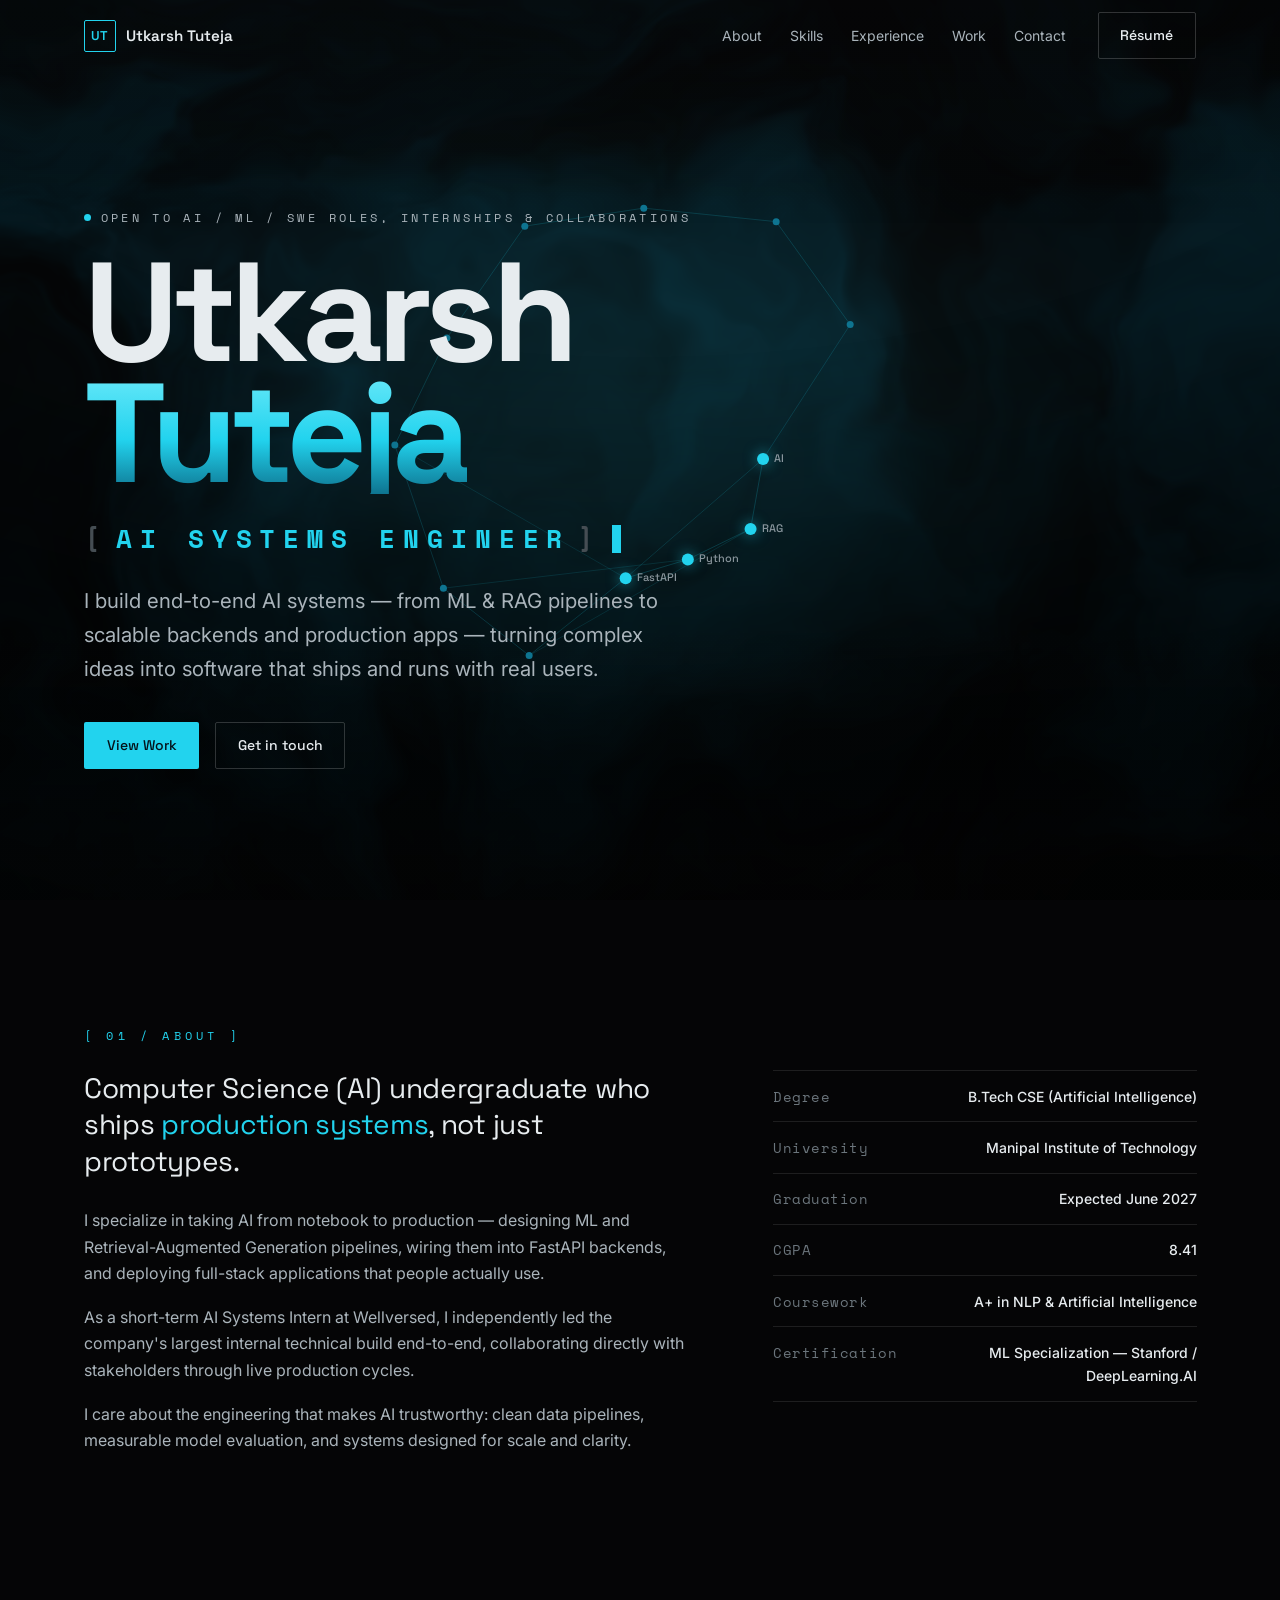
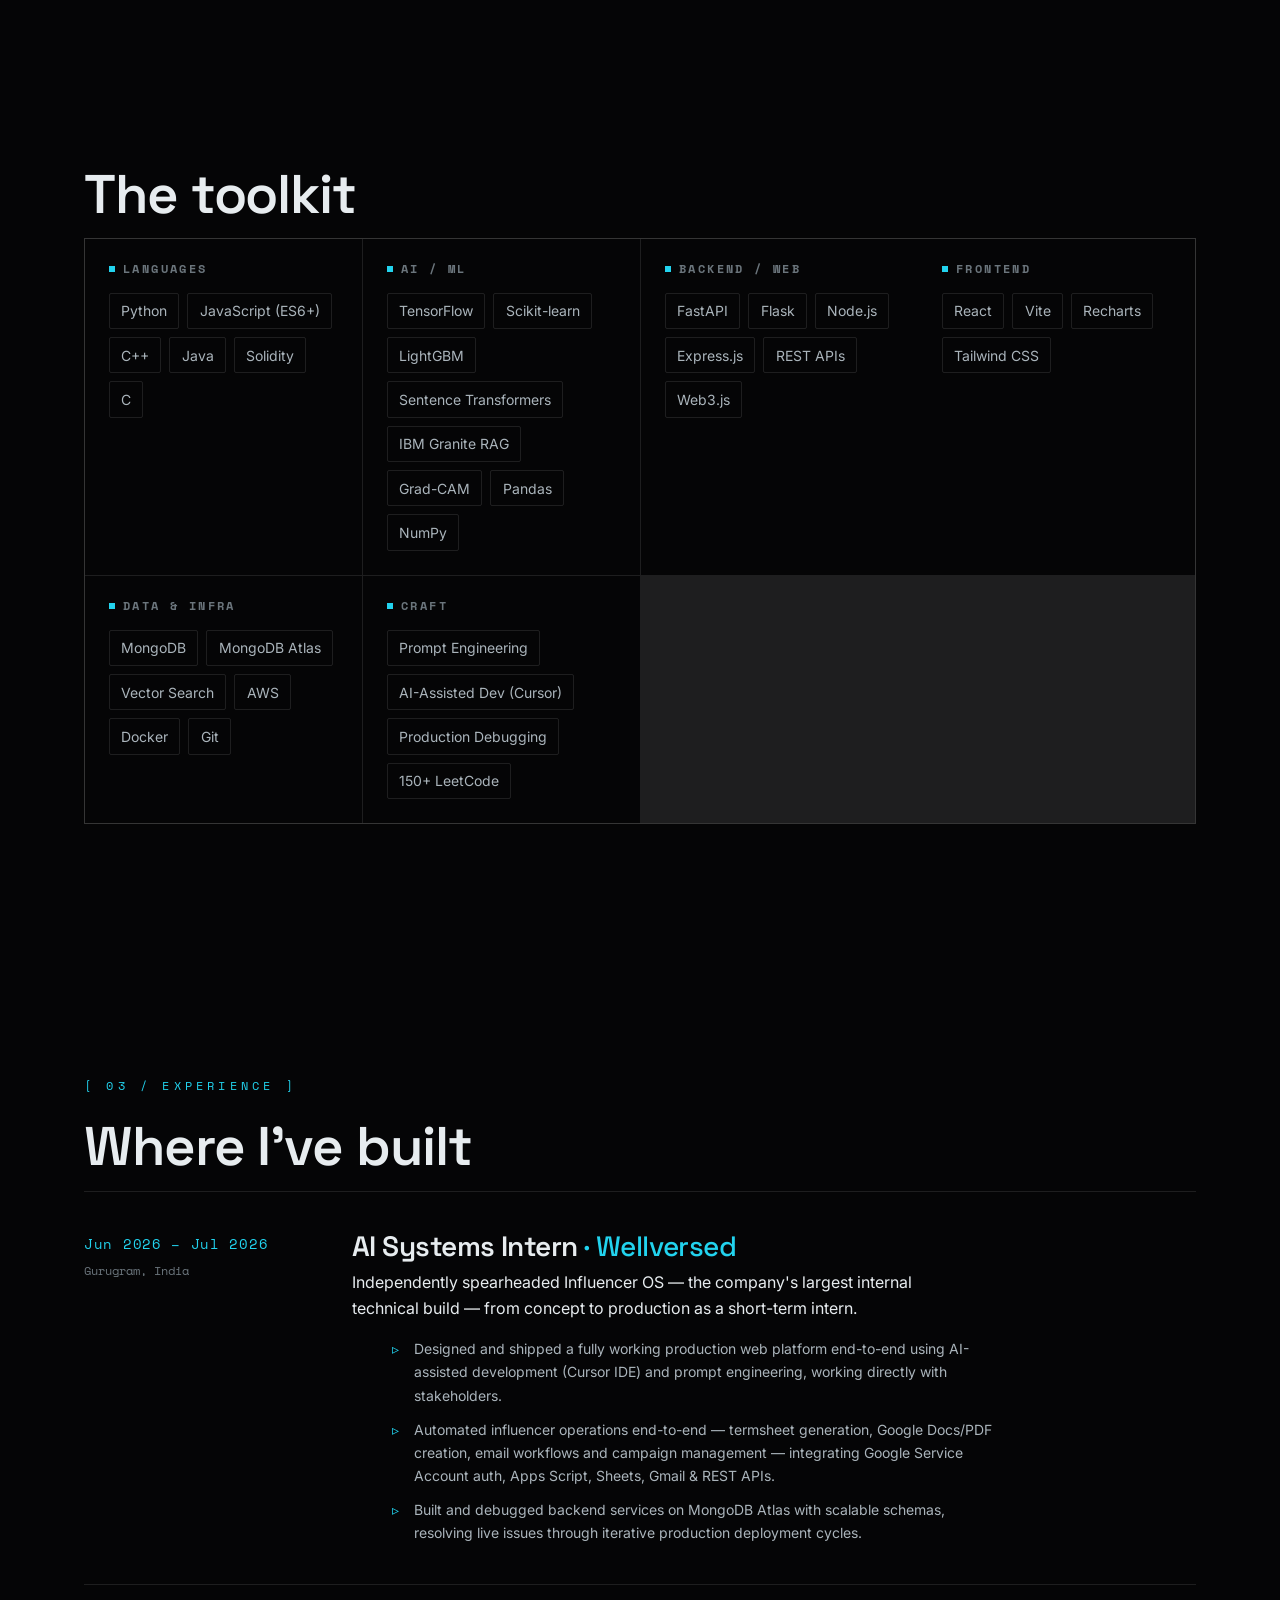
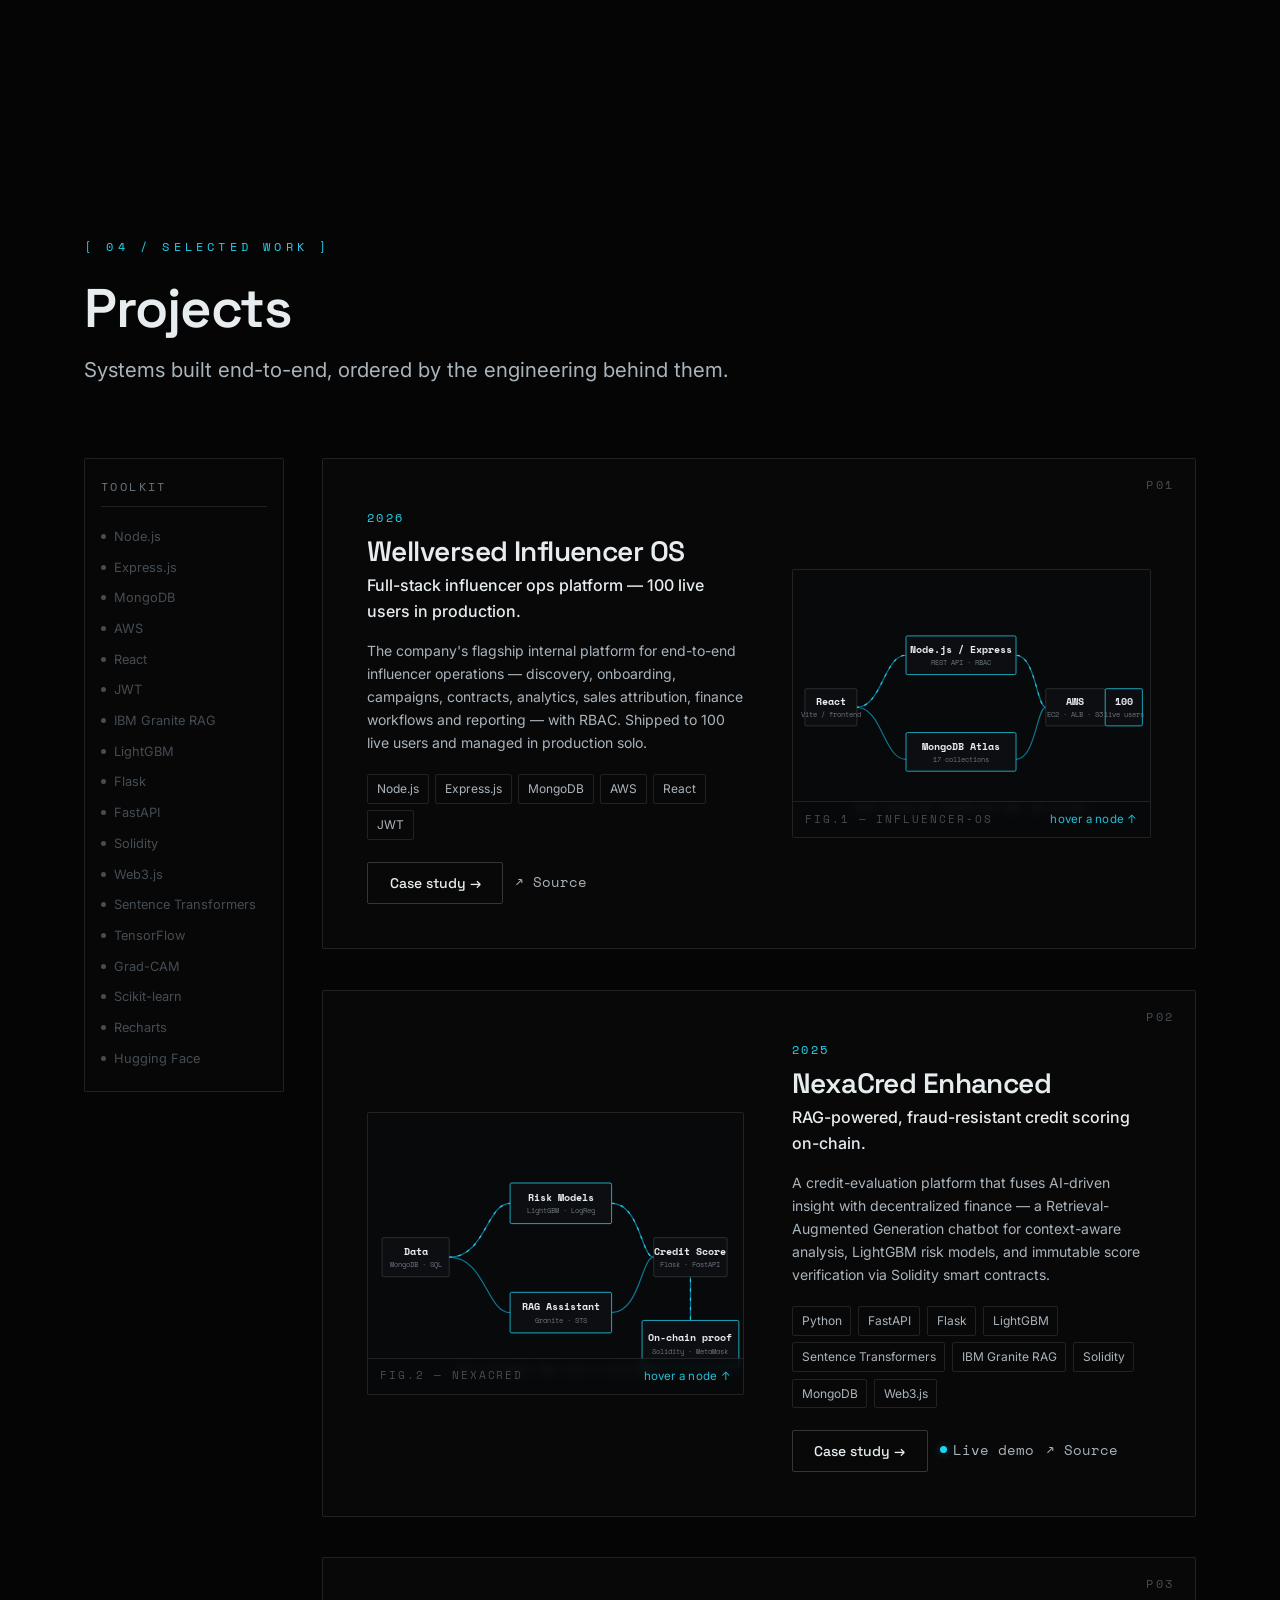
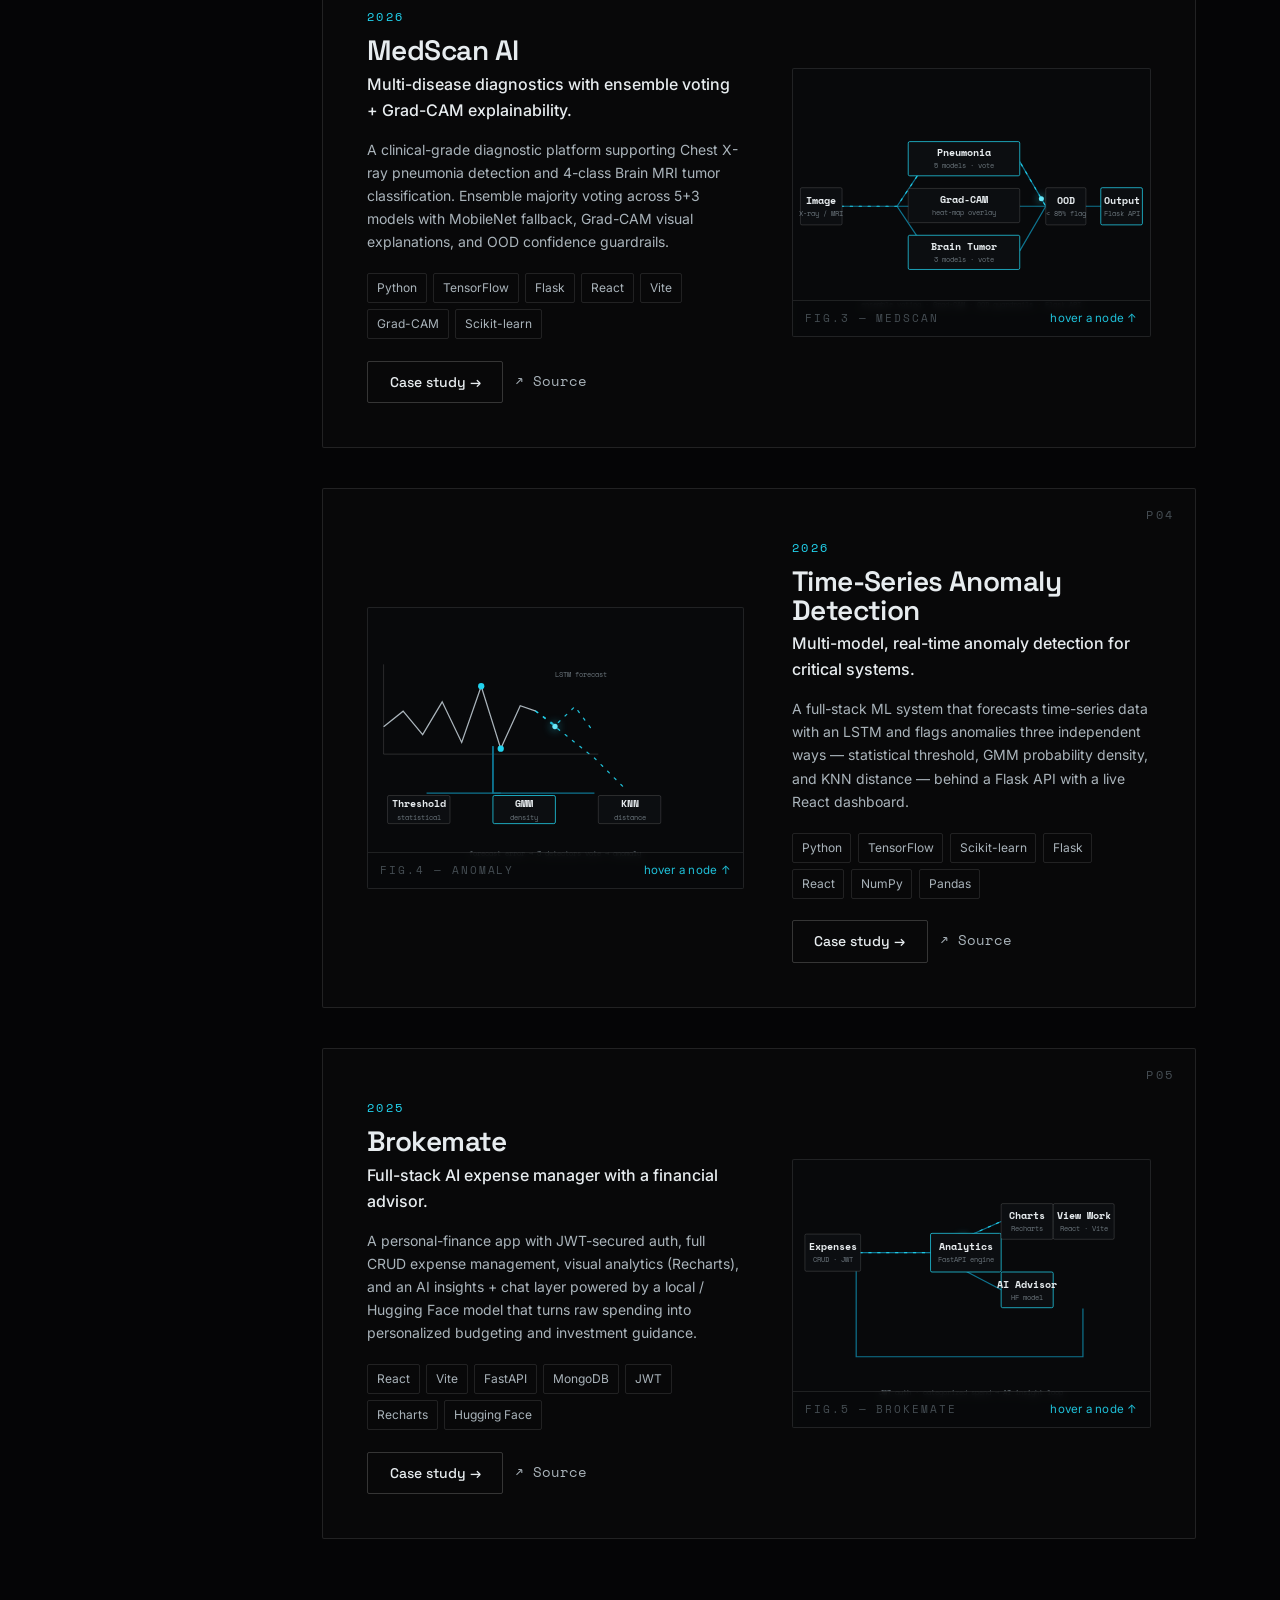
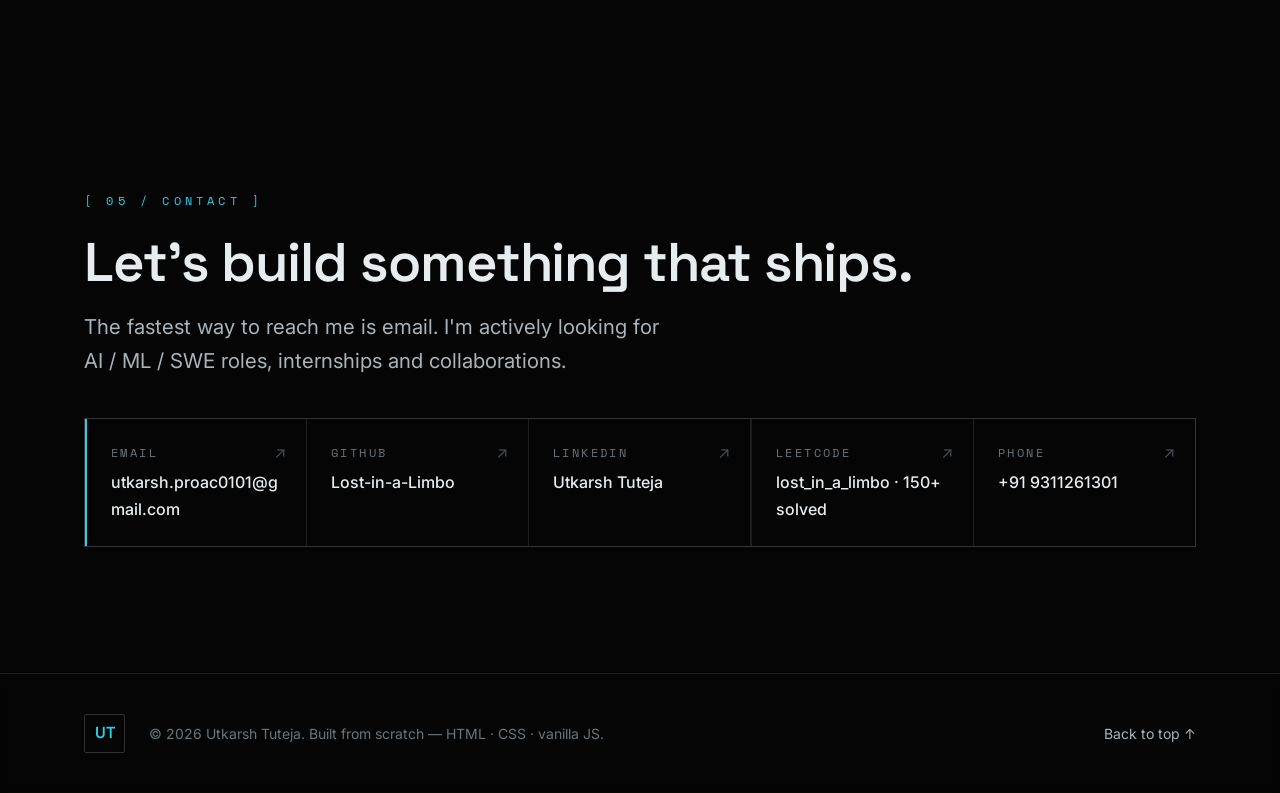
==== index.html @ 1e29f2cb "v2: animated diagrams (5 projects), sticky skill rail, hero subtitle fix, contact heading cleanup" ====
<!DOCTYPE html>
<html lang="en">
<head>
  <meta charset="UTF-8" />
  <meta name="viewport" content="width=device-width, initial-scale=1.0" />

  <title>Utkarsh Tuteja — AI Systems Engineer</title>
  <meta name="description" content="AI Systems Engineer & Full-Stack Developer building production-ready AI — RAG pipelines, ML systems and scalable backends." />
  <meta name="author" content="Utkarsh Tuteja" />
  <meta name="theme-color" content="#050506" />

  <!-- Open Graph -->
  <meta property="og:type" content="website" />
  <meta property="og:title" content="Utkarsh Tuteja — AI Systems Engineer" />
  <meta property="og:description" content="Building production-ready AI: RAG pipelines, ML systems and scalable backends." />
  <meta property="og:url" content="https://lost-in-a-limbo.github.io/" />
  <meta property="og:image" content="assets/og-image.svg" />

  <!-- Twitter -->
  <meta name="twitter:card" content="summary_large_image" />
  <meta name="twitter:title" content="Utkarsh Tuteja — AI Systems Engineer" />
  <meta name="twitter:description" content="Building production-ready AI: RAG pipelines, ML systems and scalable backends." />
  <meta name="twitter:image" content="assets/og-image.svg" />

  <link rel="icon" type="image/svg+xml" href="assets/favicon.svg" />

  <!-- Fonts: Space Grotesk (display) + Inter (body) -->
  <link rel="preconnect" href="https://fonts.googleapis.com" />
  <link rel="preconnect" href="https://fonts.gstatic.com" crossorigin />
  <link href="https://fonts.googleapis.com/css2?family=Space+Grotesk:wght@400;500;600;700&family=Inter:wght@400;500;600&family=Space+Mono:wght@400;700&display=swap" rel="stylesheet" />

  <link rel="stylesheet" href="css/variables.css" />
  <link rel="stylesheet" href="css/base.css" />
  <link rel="stylesheet" href="css/layout.css" />
  <link rel="stylesheet" href="css/components.css" />
  <link rel="stylesheet" href="css/responsive.css" />
</head>
<body>
  <!-- Morphing WebGL shader-mesh background -->
  <canvas id="bg-canvas" aria-hidden="true"></canvas>

  <a class="skip-link" href="#main">Skip to content</a>

  <!-- Navigation -->
  <header class="nav" id="nav">
    <div class="nav__inner">
      <a class="nav__brand" href="#top" aria-label="Home">
        <span class="nav__monogram" aria-hidden="true">UT</span>
        <span class="nav__name">Utkarsh Tuteja</span>
      </a>
      <nav class="nav__links" aria-label="Primary">
        <a href="#about">About</a>
        <a href="#skills">Skills</a>
        <a href="#experience">Experience</a>
        <a href="#work">Work</a>
        <a href="#contact">Contact</a>
      </nav>
      <a class="nav__cta btn btn--ghost" href="assets/Utkarsh_Tuteja_resume.pdf" target="_blank" rel="noopener">Résumé</a>
      <button class="nav__toggle" id="nav-toggle" aria-label="Toggle menu" aria-expanded="false">
        <span></span><span></span>
      </button>
    </div>
    <div class="nav__progress" id="nav-progress" aria-hidden="true"></div>
  </header>

  <main id="main">
    <span id="top"></span>

    <!-- HERO -->
    <section class="hero" id="hero">
      <canvas id="hero-graph" aria-hidden="true"></canvas>
      <div class="hero__content">
        <p class="hero__eyebrow reveal" data-reveal>
          <span class="dot" aria-hidden="true"></span>
          <span id="hero-availability">Open to AI / ML / SWE roles</span>
        </p>
        <h1 class="hero__title">
          <span class="reveal-line"><span data-reveal-text>Utkarsh</span></span>
          <span class="reveal-line"><span data-reveal-text class="hero__accent">Tuteja</span></span>
        </h1>
        <p class="hero__subtitle reveal" data-reveal>
          <span class="brk" aria-hidden="true">[</span>
          <span id="hero-subtitle"></span>
          <span class="brk" aria-hidden="true">]</span>
          <span class="caret" aria-hidden="true"></span>
        </p>
        <p class="hero__positioning reveal" data-reveal id="hero-positioning"></p>
        <div class="hero__actions reveal" data-reveal>
          <a class="btn btn--solid" href="#work">View Work</a>
          <a class="btn btn--ghost" href="#contact">Get in touch</a>
        </div>
      </div>
      <a class="hero__scroll reveal" data-reveal href="#about" aria-label="Scroll to about">
        <span>scroll</span>
        <span class="hero__scroll-line" aria-hidden="true"></span>
      </a>
    </section>

    <!-- ABOUT -->
    <section class="section" id="about">
      <div class="section__label" data-reveal>[ 01 / about ]</div>
      <div class="about" id="about-body"></div>
    </section>

    <!-- SKILLS -->
    <section class="section" id="skills">
      <div class="section__label" data-reveal>[ 02 / skills ]</div>
      <h2 class="section__title" data-reveal>The toolkit</h2>
      <div class="skills" id="skills-body"></div>
    </section>

    <!-- EXPERIENCE -->
    <section class="section" id="experience">
      <div class="section__label" data-reveal>[ 03 / experience ]</div>
      <h2 class="section__title" data-reveal>Where I've built</h2>
      <div class="experience" id="experience-body"></div>
    </section>

    <!-- WORK / PROJECTS -->
    <section class="section" id="work">
      <div class="section__label" data-reveal>[ 04 / selected work ]</div>
      <h2 class="section__title" data-reveal>Projects</h2>
      <p class="section__intro" data-reveal>Systems built end-to-end, ordered by the engineering behind them.</p>
      <div class="projects" id="projects-body"></div>
    </section>

    <!-- CONTACT -->
    <section class="section section--contact" id="contact">
      <div class="section__label" data-reveal>[ 05 / contact ]</div>
      <h2 class="contact__title" data-reveal>Let's build something that ships.</h2>
      <p class="contact__lead" data-reveal id="contact-lead"></p>
      <div class="contact__grid" id="contact-body"></div>
    </section>
  </main>

  <footer class="footer">
    <div class="footer__inner">
      <span class="footer__mono">UT</span>
      <p id="footer-note"></p>
      <a href="#top" class="footer__top">Back to top ↑</a>
    </div>
  </footer>

  <!-- Project modal -->
  <div class="modal" id="modal" aria-hidden="true" role="dialog" aria-modal="true" aria-labelledby="modal-title">
    <div class="modal__backdrop" data-modal-close></div>
    <div class="modal__panel" role="document">
      <button class="modal__close" aria-label="Close" data-modal-close>&times;</button>
      <div class="modal__content" id="modal-content"></div>
    </div>
  </div>

  <script type="module" src="js/main.js"></script>
</body>
</html>
---- css/variables.css ----
/* ============================================================
   variables.css — design tokens (true-black + ice-cyan system)
   ============================================================ */
:root {
  /* --- Palette: cold, true black --- */
  --bg: #050506;
  --bg-1: #08090b;
  --bg-2: #0c0e11;
  --surface: rgba(255, 255, 255, 0.014);
  --surface-2: rgba(255, 255, 255, 0.03);
  --hairline: rgba(255, 255, 255, 0.10);
  --hairline-strong: rgba(255, 255, 255, 0.18);

  /* --- Accent: ice-cyan --- */
  --accent: #22d3ee;
  --accent-bright: #67e8f9;
  --accent-dim: #0e7490;
  --accent-glow: rgba(34, 211, 238, 0.35);
  --accent-faint: rgba(34, 211, 238, 0.08);

  /* --- Text --- */
  --text: #e7ecef;
  --text-soft: #aab4bb;
  --text-mute: #6b757c;
  --text-faint: #454d53;

  /* --- Type --- */
  --font-display: "Space Grotesk", system-ui, sans-serif;
  --font-body: "Inter", system-ui, sans-serif;
  --font-mono: "Space Mono", ui-monospace, "SFMono-Regular", monospace;

  /* Fluid type scale */
  --fs-hero: clamp(3.2rem, 11vw, 9.5rem);
  --fs-h2: clamp(2rem, 4.5vw, 3.4rem);
  --fs-h3: clamp(1.3rem, 2.2vw, 1.75rem);
  --fs-lead: clamp(1.05rem, 1.6vw, 1.35rem);
  --fs-body: 1rem;
  --fs-sm: 0.875rem;
  --fs-xs: 0.75rem;

  /* --- Spacing --- */
  --space-section: clamp(6rem, 14vh, 11rem);
  --gutter: clamp(1.25rem, 5vw, 6rem);
  --maxw: 1240px;

  /* --- Motion: custom easing curves --- */
  --ease-out-expo: cubic-bezier(0.16, 1, 0.3, 1);
  --ease-in-out-quint: cubic-bezier(0.83, 0, 0.17, 1);
  --ease-spring: cubic-bezier(0.34, 1.56, 0.64, 1);
  --dur-fast: 0.28s;
  --dur: 0.6s;
  --dur-slow: 1.1s;

  /* --- Misc --- */
  --radius: 2px; /* sharp-edged blueprint language */
  --nav-h: 72px;
  --z-bg: 0;
  --z-content: 2;
  --z-nav: 40;
  --z-modal: 90;
}
---- css/base.css ----
/* ============================================================
   base.css — reset, typography, global primitives
   ============================================================ */
*, *::before, *::after { box-sizing: border-box; }
* { margin: 0; }

html { scroll-behavior: smooth; -webkit-text-size-adjust: 100%; }

body {
  background: var(--bg);
  color: var(--text);
  font-family: var(--font-body);
  font-size: var(--fs-body);
  line-height: 1.65;
  -webkit-font-smoothing: antialiased;
  text-rendering: optimizeLegibility;
  overflow-x: hidden;
  min-height: 100vh;
}

/* Subtle cold vignette so the shader mesh reads as depth, not flat color */
body::before {
  content: "";
  position: fixed;
  inset: 0;
  z-index: 1;
  pointer-events: none;
  background:
    radial-gradient(120% 90% at 50% -10%, transparent 55%, rgba(0, 0, 0, 0.55) 100%),
    linear-gradient(180deg, rgba(5,5,6,0.2) 0%, transparent 25%, transparent 70%, rgba(5,5,6,0.55) 100%);
}

#bg-canvas {
  position: fixed;
  inset: 0;
  width: 100%;
  height: 100%;
  z-index: var(--z-bg);
  display: block;
}

img, canvas { display: block; max-width: 100%; }

h1, h2, h3, h4 {
  font-family: var(--font-display);
  font-weight: 600;
  line-height: 1.02;
  letter-spacing: -0.02em;
}

a { color: inherit; text-decoration: none; }

::selection { background: var(--accent); color: #04121a; }

:focus-visible {
  outline: 2px solid var(--accent);
  outline-offset: 3px;
  border-radius: var(--radius);
}

.skip-link {
  position: fixed;
  top: -100px;
  left: 1rem;
  z-index: 100;
  background: var(--accent);
  color: #04121a;
  padding: 0.6rem 1rem;
  font-weight: 600;
  border-radius: var(--radius);
  transition: top var(--dur-fast) var(--ease-out-expo);
}
.skip-link:focus { top: 1rem; }

/* Scrollbar */
::-webkit-scrollbar { width: 10px; }
::-webkit-scrollbar-track { background: var(--bg); }
::-webkit-scrollbar-thumb { background: #1a1e22; border: 2px solid var(--bg); border-radius: 10px; }
::-webkit-scrollbar-thumb:hover { background: #262b30; }

/* --- Reveal system (JS toggles .is-visible) --- */
[data-reveal] {
  opacity: 0;
  transform: translateY(22px);
  transition:
    opacity var(--dur) var(--ease-out-expo),
    transform var(--dur) var(--ease-out-expo);
  transition-delay: var(--reveal-delay, 0s);
  will-change: opacity, transform;
}
[data-reveal].is-visible { opacity: 1; transform: none; }

.reveal-line { display: block; overflow: hidden; }
.reveal-line > [data-reveal-text] {
  display: inline-block;
  transform: translateY(105%);
  transition: transform var(--dur-slow) var(--ease-out-expo);
  transition-delay: var(--reveal-delay, 0s);
  will-change: transform;
}
.hero__title.is-visible .reveal-line > [data-reveal-text] { transform: none; }

@media (prefers-reduced-motion: reduce) {
  html { scroll-behavior: auto; }
  *, *::before, *::after {
    animation-duration: 0.001ms !important;
    animation-iteration-count: 1 !important;
    transition-duration: 0.001ms !important;
  }
  [data-reveal] { opacity: 1; transform: none; }
  .reveal-line > [data-reveal-text] { transform: none; }
}
---- css/layout.css ----
/* ============================================================
   layout.css — structural layout: nav, sections, hero, footer
   ============================================================ */

main { position: relative; z-index: var(--z-content); }

.section {
  position: relative;
  max-width: var(--maxw);
  margin: 0 auto;
  padding-inline: var(--gutter);
  padding-block: var(--space-section);
}

.section__label {
  font-family: var(--font-mono);
  font-size: var(--fs-xs);
  letter-spacing: 0.35em;
  text-transform: uppercase;
  color: var(--accent);
  margin-bottom: 1.5rem;
}

.section__title {
  font-size: var(--fs-h2);
  max-width: 16ch;
  margin-bottom: 1rem;
}
.section__intro {
  color: var(--text-soft);
  max-width: 52ch;
  font-size: var(--fs-lead);
  margin-bottom: clamp(2.5rem, 6vw, 4.5rem);
}

/* ---------------- NAV ---------------- */
.nav {
  position: fixed;
  top: 0; left: 0; right: 0;
  z-index: var(--z-nav);
  height: var(--nav-h);
  display: flex;
  align-items: center;
  transition: background var(--dur) var(--ease-out-expo),
              border-color var(--dur) var(--ease-out-expo),
              backdrop-filter var(--dur) var(--ease-out-expo);
  border-bottom: 1px solid transparent;
}
.nav.is-scrolled {
  background: rgba(5, 5, 6, 0.72);
  backdrop-filter: blur(14px) saturate(140%);
  -webkit-backdrop-filter: blur(14px) saturate(140%);
  border-bottom-color: var(--hairline);
}
.nav__inner {
  width: 100%;
  max-width: var(--maxw);
  margin: 0 auto;
  padding-inline: var(--gutter);
  display: flex;
  align-items: center;
  gap: 2rem;
}
.nav__brand { display: flex; align-items: center; gap: 0.65rem; font-family: var(--font-display); font-weight: 600; }
.nav__monogram {
  display: grid; place-items: center;
  width: 32px; height: 32px;
  border: 1px solid var(--accent);
  color: var(--accent);
  font-size: 0.8rem; letter-spacing: 0.05em;
  border-radius: var(--radius);
  box-shadow: 0 0 0 0 var(--accent-glow);
  transition: box-shadow var(--dur) var(--ease-out-expo), background var(--dur) var(--ease-out-expo);
}
.nav__brand:hover .nav__monogram { box-shadow: 0 0 18px -2px var(--accent-glow); background: var(--accent-faint); }
.nav__name { font-size: 0.95rem; }
.nav__links { margin-left: auto; display: flex; gap: 1.75rem; }
.nav__links a {
  font-size: var(--fs-sm);
  color: var(--text-soft);
  position: relative;
  padding: 0.25rem 0;
  transition: color var(--dur-fast) var(--ease-out-expo);
}
.nav__links a::after {
  content: ""; position: absolute; left: 0; bottom: -2px;
  width: 100%; height: 1px; background: var(--accent);
  transform: scaleX(0); transform-origin: left;
  transition: transform var(--dur) var(--ease-out-expo);
}
.nav__links a:hover, .nav__links a.is-active { color: var(--text); }
.nav__links a:hover::after, .nav__links a.is-active::after { transform: scaleX(1); }
.nav__cta { font-size: var(--fs-sm); }
.nav__toggle { display: none; }
.nav__progress {
  position: absolute; left: 0; bottom: 0;
  height: 2px; width: 0%;
  background: linear-gradient(90deg, var(--accent-dim), var(--accent), var(--accent-bright));
  box-shadow: 0 0 10px var(--accent-glow);
}

/* ---------------- HERO ---------------- */
.hero {
  position: relative;
  min-height: 100svh;
  display: flex;
  flex-direction: column;
  justify-content: center;
  max-width: var(--maxw);
  margin: 0 auto;
  padding-inline: var(--gutter);
  padding-top: var(--nav-h);
}
#hero-graph {
  position: absolute;
  inset: 0;
  width: 100%; height: 100%;
  z-index: 0;
}
.hero__content { position: relative; z-index: 2; pointer-events: none; max-width: min(100%, 60rem); }
.hero__content a, .hero__content button { pointer-events: auto; }

.hero__eyebrow {
  display: inline-flex; align-items: center; gap: 0.6rem;
  font-family: var(--font-mono);
  font-size: var(--fs-xs);
  letter-spacing: 0.28em;
  text-transform: uppercase;
  color: var(--text-soft);
  margin-bottom: 1.5rem;
}
.hero__eyebrow .dot {
  width: 7px; height: 7px; border-radius: 50%;
  background: var(--accent);
  box-shadow: 0 0 0 0 var(--accent-glow);
  animation: pulse 2.4s var(--ease-in-out-quint) infinite;
}
.hero__title {
  font-size: var(--fs-hero);
  font-weight: 700;
  line-height: 0.86;
  letter-spacing: -0.045em;
  margin-bottom: 1.4rem;
  max-width: none;
  overflow: visible;
}
/* Each name line clips vertically for the rise animation, not horizontally */
.hero__title .reveal-line { white-space: nowrap; overflow: hidden; }
.hero__accent {
  background: linear-gradient(180deg, var(--accent-bright), var(--accent) 55%, var(--accent-dim));
  -webkit-background-clip: text;
  background-clip: text;
  color: transparent;
}
.hero__subtitle {
  display: flex;
  align-items: center;
  gap: 0.5rem;
  flex-wrap: nowrap;
  white-space: nowrap;
  font-family: var(--font-mono);
  font-weight: 700;
  font-size: clamp(0.8rem, 2.4vw, 1.65rem);
  letter-spacing: 0.3em;
  text-transform: uppercase;
  color: var(--accent);
  margin-bottom: 1.5rem;
}
.hero__subtitle .brk { color: var(--text-faint); }
.hero__subtitle .caret {
  width: 0.55ch; height: 1.05em;
  background: var(--accent);
  display: inline-block;
  margin-left: 0.1rem;
  animation: blink 1.05s steps(1) infinite;
}
.hero__positioning {
  color: var(--text-soft);
  font-size: var(--fs-lead);
  max-width: 46ch;
  margin-bottom: 2.25rem;
}
.hero__actions { display: flex; gap: 1rem; flex-wrap: wrap; }
.hero__scroll {
  position: absolute;
  bottom: 2rem; left: var(--gutter);
  z-index: 2;
  display: flex; align-items: center; gap: 0.75rem;
  font-family: var(--font-mono);
  font-size: var(--fs-xs); letter-spacing: 0.3em; text-transform: uppercase;
  color: var(--text-mute);
}
.hero__scroll-line { width: 60px; height: 1px; background: var(--hairline-strong); position: relative; overflow: hidden; }
.hero__scroll-line::after {
  content: ""; position: absolute; inset: 0; width: 40%;
  background: var(--accent);
  animation: scrollLine 2.2s var(--ease-in-out-quint) infinite;
}

/* ---------------- FOOTER ---------------- */
.footer {
  position: relative;
  z-index: var(--z-content);
  border-top: 1px solid var(--hairline);
  background: rgba(5,5,6,0.6);
  backdrop-filter: blur(6px);
}
.footer__inner {
  max-width: var(--maxw); margin: 0 auto;
  padding: 2.5rem var(--gutter);
  display: flex; align-items: center; gap: 1.5rem;
  flex-wrap: wrap;
}
.footer__mono {
  font-family: var(--font-display); font-weight: 600;
  color: var(--accent); border: 1px solid var(--hairline-strong);
  padding: 0.35rem 0.6rem; border-radius: var(--radius);
}
.footer__inner p { color: var(--text-mute); font-size: var(--fs-sm); }
.footer__top { margin-left: auto; color: var(--text-soft); font-size: var(--fs-sm); }
.footer__top:hover { color: var(--accent); }
---- css/components.css ----
/* ============================================================
   components.css — buttons, cards, diagrams, modal, keyframes
   ============================================================ */

/* ---------------- Buttons ---------------- */
.btn {
  display: inline-flex; align-items: center; gap: 0.5rem;
  font-family: var(--font-display);
  font-weight: 500; font-size: var(--fs-sm);
  padding: 0.7rem 1.35rem;
  border-radius: var(--radius);
  border: 1px solid transparent;
  cursor: pointer;
  transition: transform var(--dur-fast) var(--ease-spring),
              background var(--dur-fast) var(--ease-out-expo),
              border-color var(--dur-fast) var(--ease-out-expo),
              box-shadow var(--dur-fast) var(--ease-out-expo),
              color var(--dur-fast) var(--ease-out-expo);
}
.btn:hover { transform: translateY(-2px); }
.btn:active { transform: translateY(0); }
.btn--solid { background: var(--accent); color: #04121a; }
.btn--solid:hover { background: var(--accent-bright); box-shadow: 0 8px 30px -8px var(--accent-glow); }
.btn--ghost { border-color: var(--hairline-strong); color: var(--text); background: transparent; }
.btn--ghost:hover { border-color: var(--accent); color: var(--accent); background: var(--accent-faint); }

/* ---------------- About ---------------- */
.about { display: grid; grid-template-columns: 1.3fr 0.9fr; gap: clamp(2rem, 6vw, 5rem); align-items: start; }
.about__lead { font-size: var(--fs-h3); font-family: var(--font-display); line-height: 1.3; margin-bottom: 1.75rem; letter-spacing: -0.01em; }
.about__lead .em { color: var(--accent); }
.about__text p { color: var(--text-soft); margin-bottom: 1.1rem; max-width: 60ch; }
.about__facts { border-top: 1px solid var(--hairline); }
.about__fact {
  display: flex; justify-content: space-between; gap: 1rem;
  padding: 0.85rem 0;
  border-bottom: 1px solid var(--hairline);
  font-size: var(--fs-sm);
}
.about__fact dt { color: var(--text-mute); font-family: var(--font-mono); letter-spacing: 0.04em; }
.about__fact dd { color: var(--text); text-align: right; font-weight: 500; }

/* ---------------- Skills ---------------- */
.skills { display: grid; grid-template-columns: repeat(auto-fit, minmax(230px, 1fr)); gap: 1px; background: var(--hairline); border: 1px solid var(--hairline); }
.skill-group { background: var(--bg); padding: 1.5rem; transition: background var(--dur) var(--ease-out-expo); }
.skill-group:hover { background: var(--bg-1); }
.skill-group__name {
  font-family: var(--font-mono); font-size: var(--fs-xs);
  text-transform: uppercase; letter-spacing: 0.2em; color: var(--text-mute);
  margin-bottom: 1.1rem; display: flex; align-items: center; gap: 0.5rem;
}
.skill-group__name::before { content: ""; width: 6px; height: 6px; background: var(--accent); display: inline-block; }
.skill-group__list { display: flex; flex-wrap: wrap; gap: 0.5rem; }
.chip {
  font-size: var(--fs-sm);
  padding: 0.35rem 0.7rem;
  border: 1px solid var(--hairline);
  border-radius: var(--radius);
  color: var(--text-soft);
  transition: border-color var(--dur-fast) var(--ease-out-expo),
              color var(--dur-fast) var(--ease-out-expo),
              background var(--dur-fast) var(--ease-out-expo),
              transform var(--dur-fast) var(--ease-spring);
}
.chip:hover { border-color: var(--accent); color: var(--accent); background: var(--accent-faint); transform: translateY(-2px); }

/* ---------------- Experience ---------------- */
.exp-item {
  display: grid; grid-template-columns: 220px 1fr; gap: clamp(1rem,4vw,3rem);
  padding: clamp(1.5rem, 4vw, 2.5rem) 0;
  border-top: 1px solid var(--hairline);
}
.exp-item:last-child { border-bottom: 1px solid var(--hairline); }
.exp-item__meta { font-family: var(--font-mono); }
.exp-item__period { color: var(--accent); font-size: var(--fs-sm); letter-spacing: 0.05em; }
.exp-item__loc { color: var(--text-mute); font-size: var(--fs-xs); margin-top: 0.35rem; }
.exp-item__role { font-size: var(--fs-h3); font-family: var(--font-display); }
.exp-item__company { color: var(--accent); font-weight: 500; }
.exp-item__summary { color: var(--text); margin: 0.5rem 0 1rem; max-width: 60ch; }
.exp-item__points { list-style: none; display: grid; gap: 0.7rem; }
.exp-item__points li { position: relative; padding-left: 1.4rem; color: var(--text-soft); font-size: var(--fs-sm); max-width: 68ch; }
.exp-item__points li::before { content: "▹"; position: absolute; left: 0; color: var(--accent); }

/* ---------------- Projects ---------------- */
/* .projects-rail-wrap grid and .projects-cards are in components.css */
.project {
  position: relative;
  display: grid;
  grid-template-columns: 1.05fr 1fr;
  gap: clamp(1.5rem, 4vw, 3rem);
  align-items: center;
  border: 1px solid var(--hairline);
  border-radius: var(--radius);
  background: var(--surface);
  padding: clamp(1.5rem, 4vw, 2.75rem);
  overflow: hidden;
  transition: border-color var(--dur) var(--ease-out-expo),
              transform var(--dur) var(--ease-out-expo),
              box-shadow var(--dur) var(--ease-out-expo);
}
.project::before {
  content: ""; position: absolute; inset: 0;
  background: radial-gradient(80% 120% at 100% 0%, var(--accent-faint), transparent 60%);
  opacity: 0; transition: opacity var(--dur) var(--ease-out-expo); pointer-events: none;
}
.project:hover { border-color: var(--hairline-strong); transform: translateY(-4px); box-shadow: 0 24px 60px -30px rgba(0,0,0,0.9); }
.project:hover::before { opacity: 1; }
.project:nth-child(even) .project__body { order: 2; }

.project__index {
  position: absolute; top: 1rem; right: 1.25rem;
  font-family: var(--font-mono); font-size: var(--fs-xs);
  color: var(--text-faint); letter-spacing: 0.2em;
}
.project__year { font-family: var(--font-mono); font-size: var(--fs-xs); color: var(--accent); letter-spacing: 0.2em; text-transform: uppercase; }
.project__name { font-size: var(--fs-h3); margin: 0.5rem 0 0.35rem; }
.project__tagline { color: var(--text); font-weight: 500; margin-bottom: 0.9rem; }
.project__blurb { color: var(--text-soft); font-size: var(--fs-sm); margin-bottom: 1.25rem; max-width: 52ch; }
.project__stack { display: flex; flex-wrap: wrap; gap: 0.4rem; margin-bottom: 1.35rem; }
.project__stack .chip { font-size: var(--fs-xs); padding: 0.25rem 0.55rem; }
.project__actions { display: flex; gap: 0.75rem; flex-wrap: wrap; }
.project__link {
  display: inline-flex; align-items: center; gap: 0.4rem;
  font-family: var(--font-mono); font-size: var(--fs-sm);
  color: var(--text-soft); border-bottom: 1px solid transparent; padding-bottom: 2px;
  transition: color var(--dur-fast) var(--ease-out-expo), border-color var(--dur-fast) var(--ease-out-expo);
}
.project__link:hover { color: var(--accent); border-color: var(--accent); }
.project__link .live-dot { width: 7px; height: 7px; border-radius: 50%; background: var(--accent); box-shadow: 0 0 8px var(--accent-glow); animation: pulse 2s infinite; }

/* Diagram frame */
.project__figure {
  position: relative;
  border: 1px solid var(--hairline);
  border-radius: var(--radius);
  background:
    linear-gradient(0deg, var(--bg-1), var(--bg-1)),
    repeating-linear-gradient(0deg, transparent, transparent 23px, rgba(255,255,255,0.02) 23px, rgba(255,255,255,0.02) 24px),
    repeating-linear-gradient(90deg, transparent, transparent 23px, rgba(255,255,255,0.02) 23px, rgba(255,255,255,0.02) 24px);
  aspect-ratio: 4 / 3;
  overflow: hidden;
}
.project__figure svg { width: 100%; height: 100%; display: block; }
.project__figure-label {
  position: absolute; bottom: 0; left: 0; right: 0;
  display: flex; justify-content: space-between; align-items: center;
  padding: 0.5rem 0.75rem;
  border-top: 1px solid var(--hairline);
  font-family: var(--font-mono); font-size: 0.68rem; letter-spacing: 0.18em; text-transform: uppercase;
  color: var(--text-faint);
  background: rgba(8,9,11,0.7);
  backdrop-filter: blur(4px);
}
.project__figure-detail {
  color: var(--accent);
  text-transform: none;
  letter-spacing: 0.02em;
  font-family: var(--font-body);
  font-size: 0.72rem;
  opacity: 0.9;
  min-height: 1em;
  text-align: right;
  max-width: 52%;
  white-space: nowrap;
  overflow: hidden;
  text-overflow: ellipsis;
}

/* ---- Animated diagram primitives ---- */
/* Edges draw in via stroke-dashoffset */
.dgm-edge {
  stroke: var(--accent-dim); stroke-width: 1.6; fill: none;
  stroke-dasharray: var(--len, 300); stroke-dashoffset: var(--len, 300);
  transition: stroke-dashoffset 1.1s var(--ease-in-out-quint);
}
.draw .dgm-edge { stroke-dashoffset: 0; }

/* Nodes stagger in */
.dgm-node {
  fill: var(--bg-2); stroke: var(--hairline-strong); stroke-width: 1;
  opacity: 0; transform: scale(0.88); transform-box: fill-box; transform-origin: center;
  transition: opacity 0.5s var(--ease-out-expo), transform 0.5s var(--ease-spring), stroke 0.3s, filter 0.3s;
}
.draw .dgm-node { opacity: 1; transform: scale(1); }
.dgm-node--accent { stroke: var(--accent); }

/* Hover glow on node groups */
.dgm-nodeg { cursor: pointer; }
.dgm-nodeg:hover .dgm-node { stroke: var(--accent-bright); filter: drop-shadow(0 0 8px var(--accent-glow)); }

/* Key node continuous pulse (on-chain / live users) */
.dgm-keypulse {
  transform-box: fill-box; transform-origin: center;
  animation: none;
}
.draw .dgm-keypulse { animation: keypulse 2.4s ease-in-out infinite; }

/* Labels fade in */
.dgm-lbl {
  fill: var(--text-soft); font-family: var(--font-mono); font-size: 11px;
  opacity: 0; transition: opacity 0.6s var(--ease-out-expo) 0.3s;
}
.dgm-lbl--bold { fill: var(--text); font-size: 13px; font-weight: 700; }
.dgm-lbl--sm { font-size: 9.5px; fill: var(--text-mute); }
.draw .dgm-lbl { opacity: 1; }
.dgm-sub { fill: var(--text-mute); font-family: var(--font-mono); font-size: 9.5px; opacity: 0; transition: opacity 0.6s var(--ease-out-expo) 0.35s; }
.draw .dgm-sub { opacity: 1; }
.dgm-caption { fill: var(--text-mute); font-family: var(--font-mono); font-size: 9px; opacity: 0; transition: opacity 0.6s var(--ease-out-expo) 0.5s; }
.draw .dgm-caption { opacity: 1; }

/* Flowing dashes */
.dgm-flow {
  fill: none; stroke: var(--accent); stroke-width: 1.6;
  stroke-dasharray: 3 9; stroke-linecap: round;
  opacity: 0;
}
.draw .dgm-flow { opacity: 0.9; animation: flowDash 1.1s linear infinite; }

/* Data packet */
.dgm-packet { fill: var(--accent-bright); filter: drop-shadow(0 0 6px var(--accent)); }

/* Anomaly pulse dots */
.dgm-pulse-dot { fill: var(--accent); animation: none; }
.draw .dgm-pulse-dot { animation: pulseDot 1.8s ease-in-out infinite; }

/* ---- Skill Rail ---- */
.projects-rail-wrap {
  display: grid;
  grid-template-columns: 200px 1fr;
  gap: clamp(1.5rem, 3vw, 2.5rem);
  align-items: start;
}
.skill-rail {
  position: sticky;
  top: calc(var(--nav-h) + 1.5rem);
  border: 1px solid var(--hairline);
  border-radius: var(--radius);
  padding: 1.1rem 1rem;
  background: rgba(255,255,255,0.012);
  backdrop-filter: blur(6px);
}
.skill-rail__head {
  font-family: var(--font-mono);
  font-size: var(--fs-xs);
  letter-spacing: 0.2em;
  text-transform: uppercase;
  color: var(--text-mute);
  margin-bottom: 0.85rem;
  padding-bottom: 0.6rem;
  border-bottom: 1px solid var(--hairline);
}
.skill-rail__chips { display: flex; flex-direction: column; gap: 0; }
.skill-rail__chip {
  display: flex; align-items: center; gap: 0.5rem;
  font-size: 0.8rem;
  color: var(--text-faint);
  padding: 0.3rem 0;
  transition: color 0.35s var(--ease-out-expo), opacity 0.35s var(--ease-out-expo);
  cursor: default;
  white-space: nowrap;
}
.skill-rail__led {
  width: 5px; height: 5px; border-radius: 50%;
  background: var(--text-faint);
  flex-shrink: 0;
  transition: background 0.35s var(--ease-out-expo), box-shadow 0.35s var(--ease-out-expo);
}
.skill-rail__chip--on {
  color: var(--accent);
}
.skill-rail__chip--on .skill-rail__led {
  background: var(--accent);
  box-shadow: 0 0 8px var(--accent-glow);
}
.skill-rail__chip--dim {
  opacity: 0.25;
}
.projects-cards {
  display: grid;
  gap: clamp(1.5rem, 4vw, 2.5rem);
}

/* ---------------- Contact ---------------- */
.section--contact { text-align: left; }
.contact__title { font-size: var(--fs-h2); margin-bottom: 1.25rem; }
.contact__lead { color: var(--text-soft); font-size: var(--fs-lead); max-width: 46ch; margin-bottom: 2.5rem; }
.contact__grid { display: grid; grid-template-columns: repeat(auto-fit, minmax(220px, 1fr)); gap: 1px; background: var(--hairline); border: 1px solid var(--hairline); }
.contact__card {
  background: var(--bg); padding: 1.5rem;
  display: flex; flex-direction: column; gap: 0.4rem;
  position: relative; transition: background var(--dur) var(--ease-out-expo);
}
.contact__card:hover { background: var(--bg-1); }
.contact__card .label { font-family: var(--font-mono); font-size: var(--fs-xs); letter-spacing: 0.2em; text-transform: uppercase; color: var(--text-mute); }
.contact__card .value { color: var(--text); font-weight: 500; word-break: break-word; }
.contact__card:hover .value { color: var(--accent); }
.contact__card .arrow { position: absolute; top: 1.25rem; right: 1.25rem; color: var(--text-faint); transition: transform var(--dur-fast) var(--ease-spring), color var(--dur-fast); }
.contact__card:hover .arrow { transform: translate(3px,-3px); color: var(--accent); }
.contact__card.is-primary { border-left: 2px solid var(--accent); }
.contact__card .needs-input { color: var(--text-faint); font-size: var(--fs-xs); font-family: var(--font-mono); }

/* ---------------- Modal ---------------- */
.modal { position: fixed; inset: 0; z-index: var(--z-modal); display: grid; place-items: center; padding: 1.25rem; visibility: hidden; }
.modal.is-open { visibility: visible; }
.modal__backdrop { position: absolute; inset: 0; background: rgba(2,3,4,0.75); backdrop-filter: blur(6px); opacity: 0; transition: opacity var(--dur) var(--ease-out-expo); }
.modal.is-open .modal__backdrop { opacity: 1; }
.modal__panel {
  position: relative; z-index: 2;
  width: min(760px, 100%); max-height: 88vh; overflow-y: auto;
  background: var(--bg-1); border: 1px solid var(--hairline-strong);
  border-radius: var(--radius);
  padding: clamp(1.5rem, 4vw, 2.75rem);
  transform: translateY(24px) scale(0.98); opacity: 0;
  transition: transform var(--dur) var(--ease-out-expo), opacity var(--dur) var(--ease-out-expo);
}
.modal.is-open .modal__panel { transform: none; opacity: 1; }
.modal__close {
  position: absolute; top: 0.75rem; right: 0.9rem;
  background: none; border: none; color: var(--text-mute);
  font-size: 1.8rem; line-height: 1; cursor: pointer; padding: 0.25rem 0.5rem;
  transition: color var(--dur-fast), transform var(--dur-fast) var(--ease-spring);
}
.modal__close:hover { color: var(--accent); transform: rotate(90deg); }
.modal__year { font-family: var(--font-mono); font-size: var(--fs-xs); color: var(--accent); letter-spacing: 0.2em; text-transform: uppercase; }
.modal__title { font-size: var(--fs-h3); margin: 0.4rem 0 0.75rem; }
.modal__section { margin-top: 1.5rem; }
.modal__section h4 { font-family: var(--font-mono); font-size: var(--fs-xs); text-transform: uppercase; letter-spacing: 0.2em; color: var(--text-mute); margin-bottom: 0.6rem; }
.modal__section p { color: var(--text-soft); font-size: var(--fs-sm); }
.modal__list { list-style: none; display: grid; gap: 0.6rem; }
.modal__list li { position: relative; padding-left: 1.4rem; color: var(--text-soft); font-size: var(--fs-sm); }
.modal__list li::before { content: "▹"; position: absolute; left: 0; color: var(--accent); }
.modal__actions { display: flex; gap: 0.75rem; margin-top: 1.75rem; flex-wrap: wrap; }

/* ---------------- Keyframes ---------------- */
@keyframes pulse { 0%,100% { box-shadow: 0 0 0 0 var(--accent-glow); } 50% { box-shadow: 0 0 0 6px transparent; } }
@keyframes blink { 0%,50% { opacity: 1; } 50.01%,100% { opacity: 0; } }
@keyframes scrollLine { 0% { transform: translateX(-100%);} 100% { transform: translateX(250%);} }
@keyframes flowDash { to { stroke-dashoffset: -24; } }
@keyframes keypulse { 0%,100% { filter: drop-shadow(0 0 0 var(--accent-glow)); } 50% { filter: drop-shadow(0 0 14px var(--accent-glow)); } }
@keyframes pulseDot { 0%,100% { opacity: 1; transform: scale(1); } 50% { opacity: 0.5; transform: scale(1.5); } }
---- css/responsive.css ----
/* ============================================================
   responsive.css — breakpoints: 1024 / 768 / 480
   ============================================================ */

@media (max-width: 1024px) {
  .about { grid-template-columns: 1fr; }
  .projects-rail-wrap { grid-template-columns: 1fr; }
  .skill-rail { position: static; display: flex; flex-direction: row; align-items: center; gap: 1rem; overflow-x: auto; }
  .skill-rail__chips { flex-direction: row; flex-wrap: wrap; gap: 0.4rem 0.75rem; }
  .skill-rail__chip { padding: 0.2rem 0; font-size: 0.75rem; }
  .project { grid-template-columns: 1fr; }
  .project:nth-child(even) .project__body { order: 0; }
  .project__figure { order: -1; }
}

@media (max-width: 768px) {
  :root { --nav-h: 62px; }

  /* Mobile nav */
  .nav__links {
    position: fixed;
    inset: var(--nav-h) 0 auto 0;
    flex-direction: column;
    gap: 0;
    background: rgba(6,7,9,0.97);
    backdrop-filter: blur(16px);
    border-bottom: 1px solid var(--hairline);
    padding: 0.5rem var(--gutter) 1rem;
    transform: translateY(-12px);
    opacity: 0; pointer-events: none;
    transition: opacity var(--dur-fast) var(--ease-out-expo), transform var(--dur-fast) var(--ease-out-expo);
  }
  .nav__links.is-open { opacity: 1; transform: none; pointer-events: auto; }
  .nav__links a { padding: 0.9rem 0; border-bottom: 1px solid var(--hairline); font-size: 1rem; }
  .nav__cta { display: none; }
  .nav__toggle {
    display: flex; flex-direction: column; justify-content: center; gap: 5px;
    margin-left: auto;
    width: 40px; height: 40px; background: none; border: 1px solid var(--hairline); border-radius: var(--radius);
    cursor: pointer;
  }
  .nav__toggle span { display: block; width: 18px; height: 1.5px; background: var(--text); margin: 0 auto; transition: transform var(--dur-fast) var(--ease-out-expo), opacity var(--dur-fast); }
  .nav__toggle[aria-expanded="true"] span:first-child { transform: translateY(3.25px) rotate(45deg); }
  .nav__toggle[aria-expanded="true"] span:last-child { transform: translateY(-3.25px) rotate(-45deg); }

  .exp-item { grid-template-columns: 1fr; gap: 0.75rem; }
  .about__lead { font-size: 1.3rem; }
  .hero__content { max-width: 100%; }
  /* Hero graph stays but with fewer nodes (handled in JS) and lower opacity */
  #hero-graph { opacity: 0.55; }
}

@media (max-width: 480px) {
  :root { --gutter: 1.15rem; }
  .hero__actions { width: 100%; }
  .hero__actions .btn { flex: 1; justify-content: center; }
  .skills, .contact__grid { grid-template-columns: 1fr; }
  .project__figure { aspect-ratio: 3 / 2.4; }
  .footer__inner { flex-direction: column; align-items: flex-start; gap: 0.75rem; }
  .footer__top { margin-left: 0; }
}
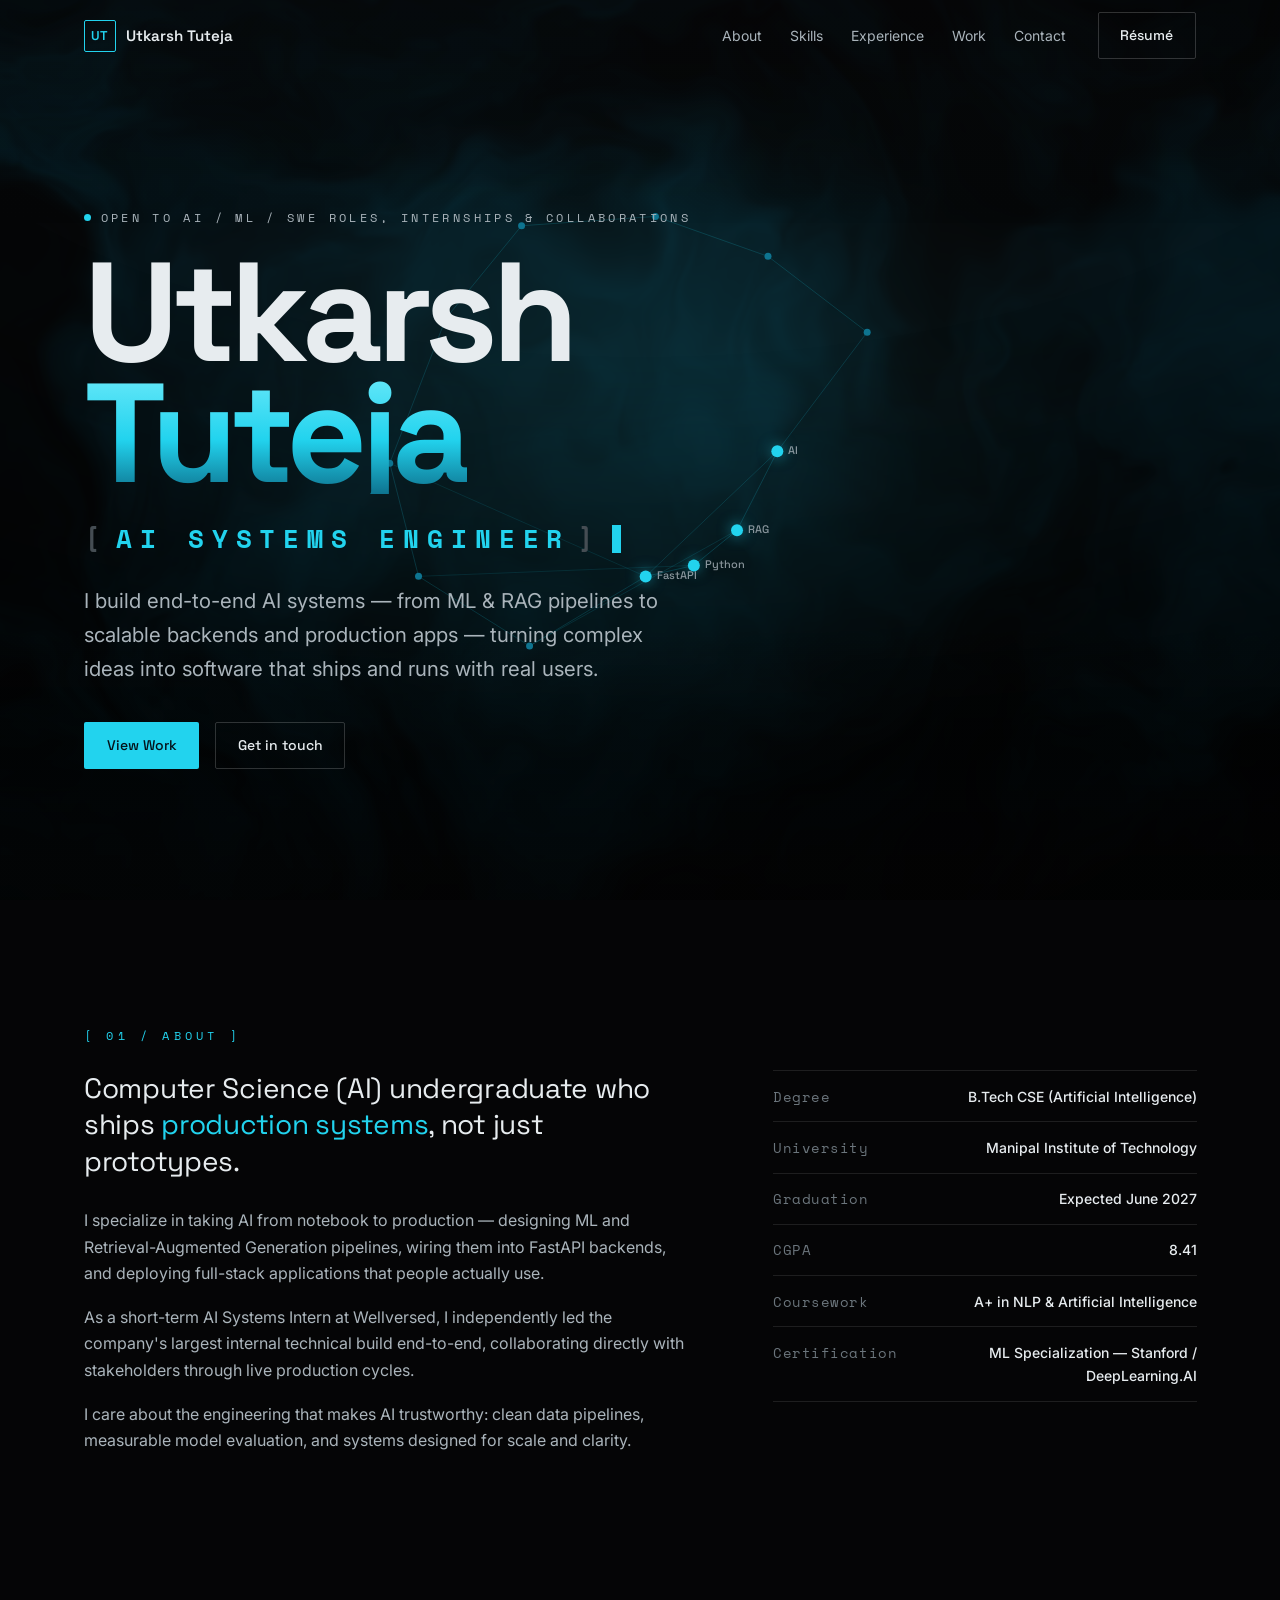
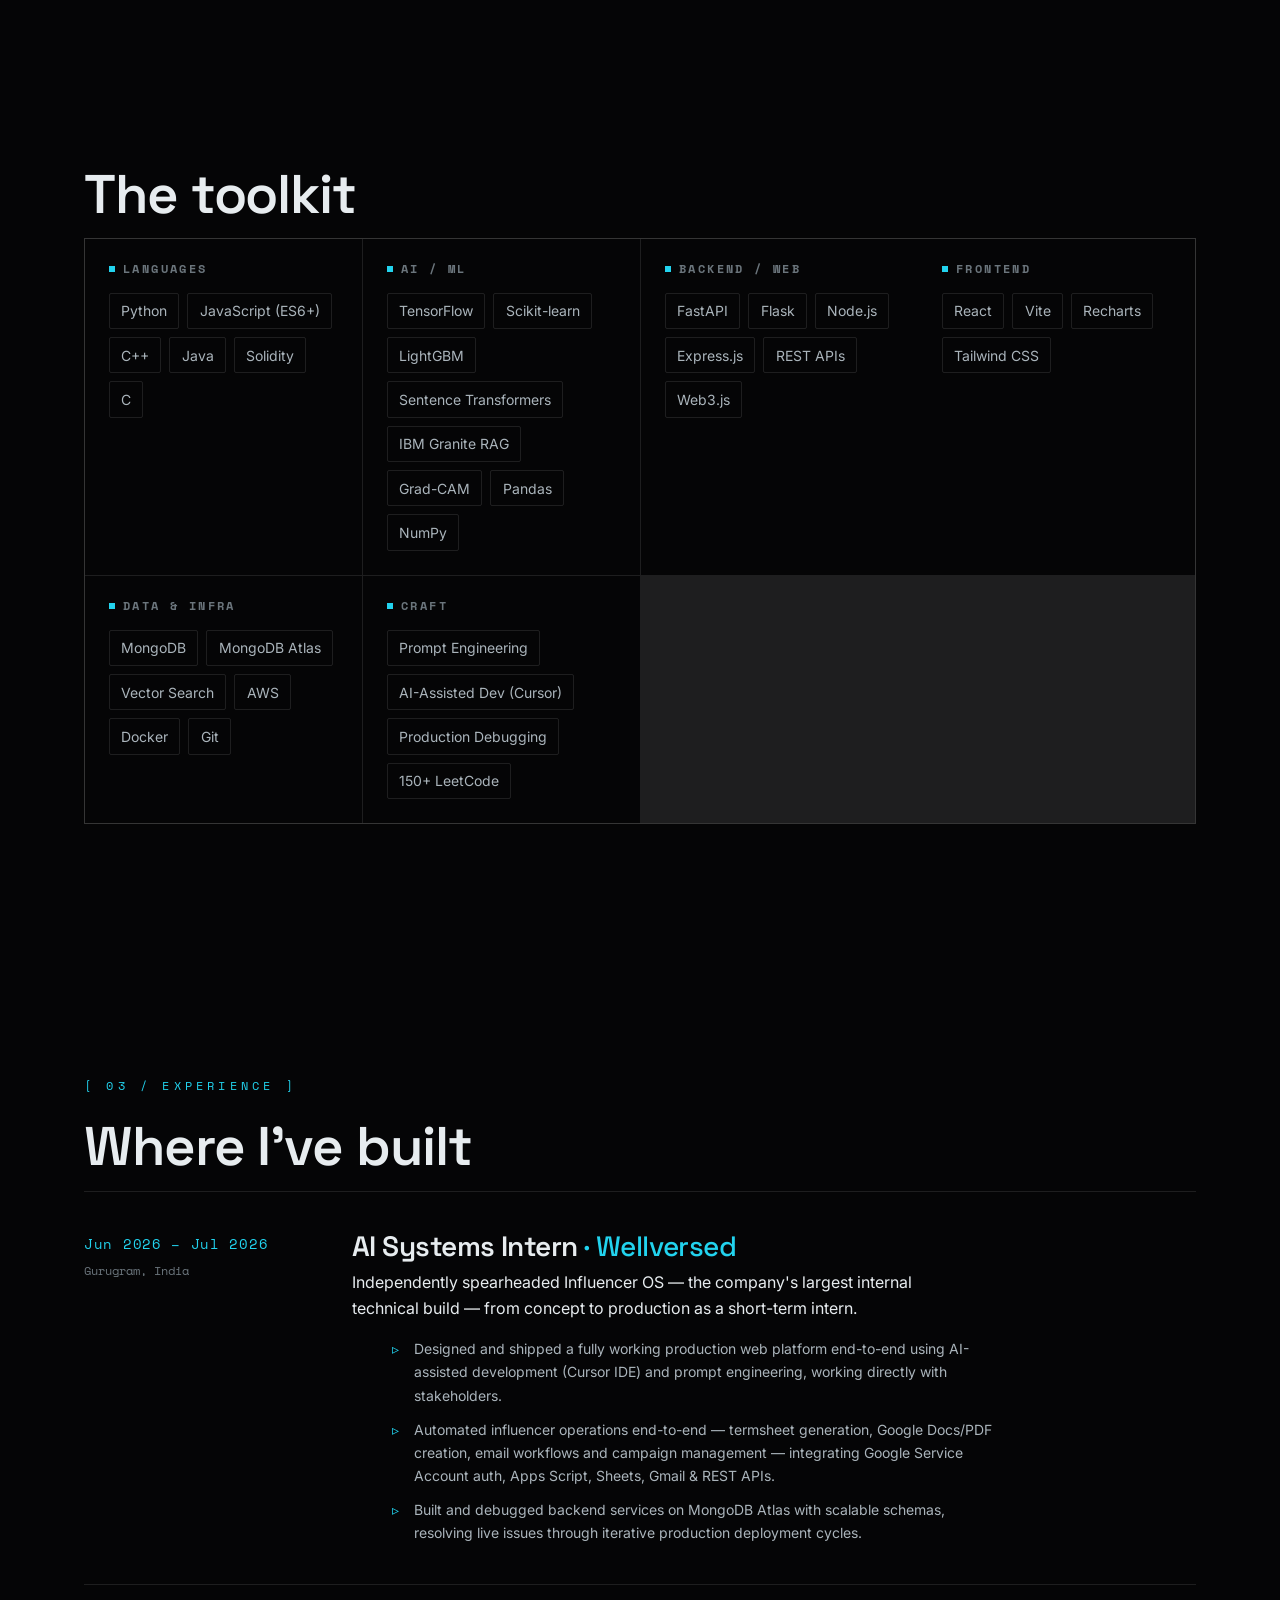
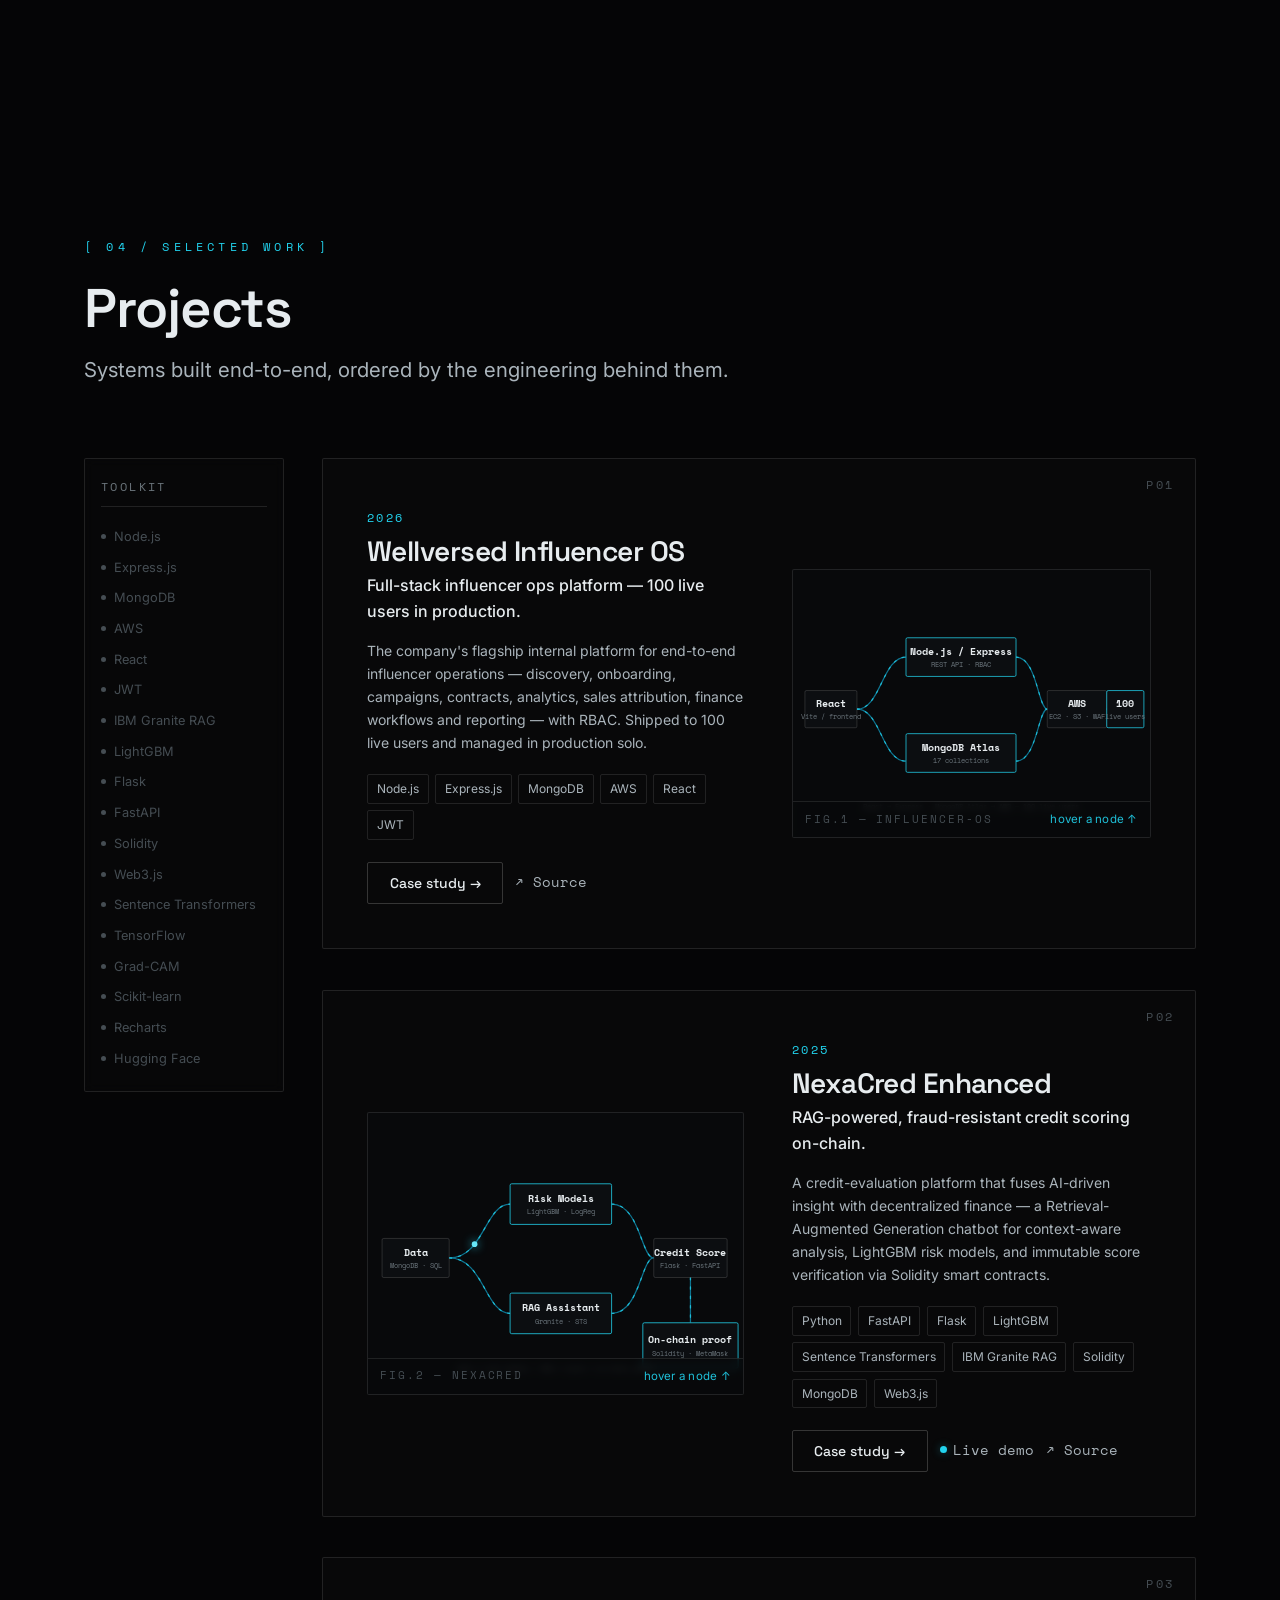
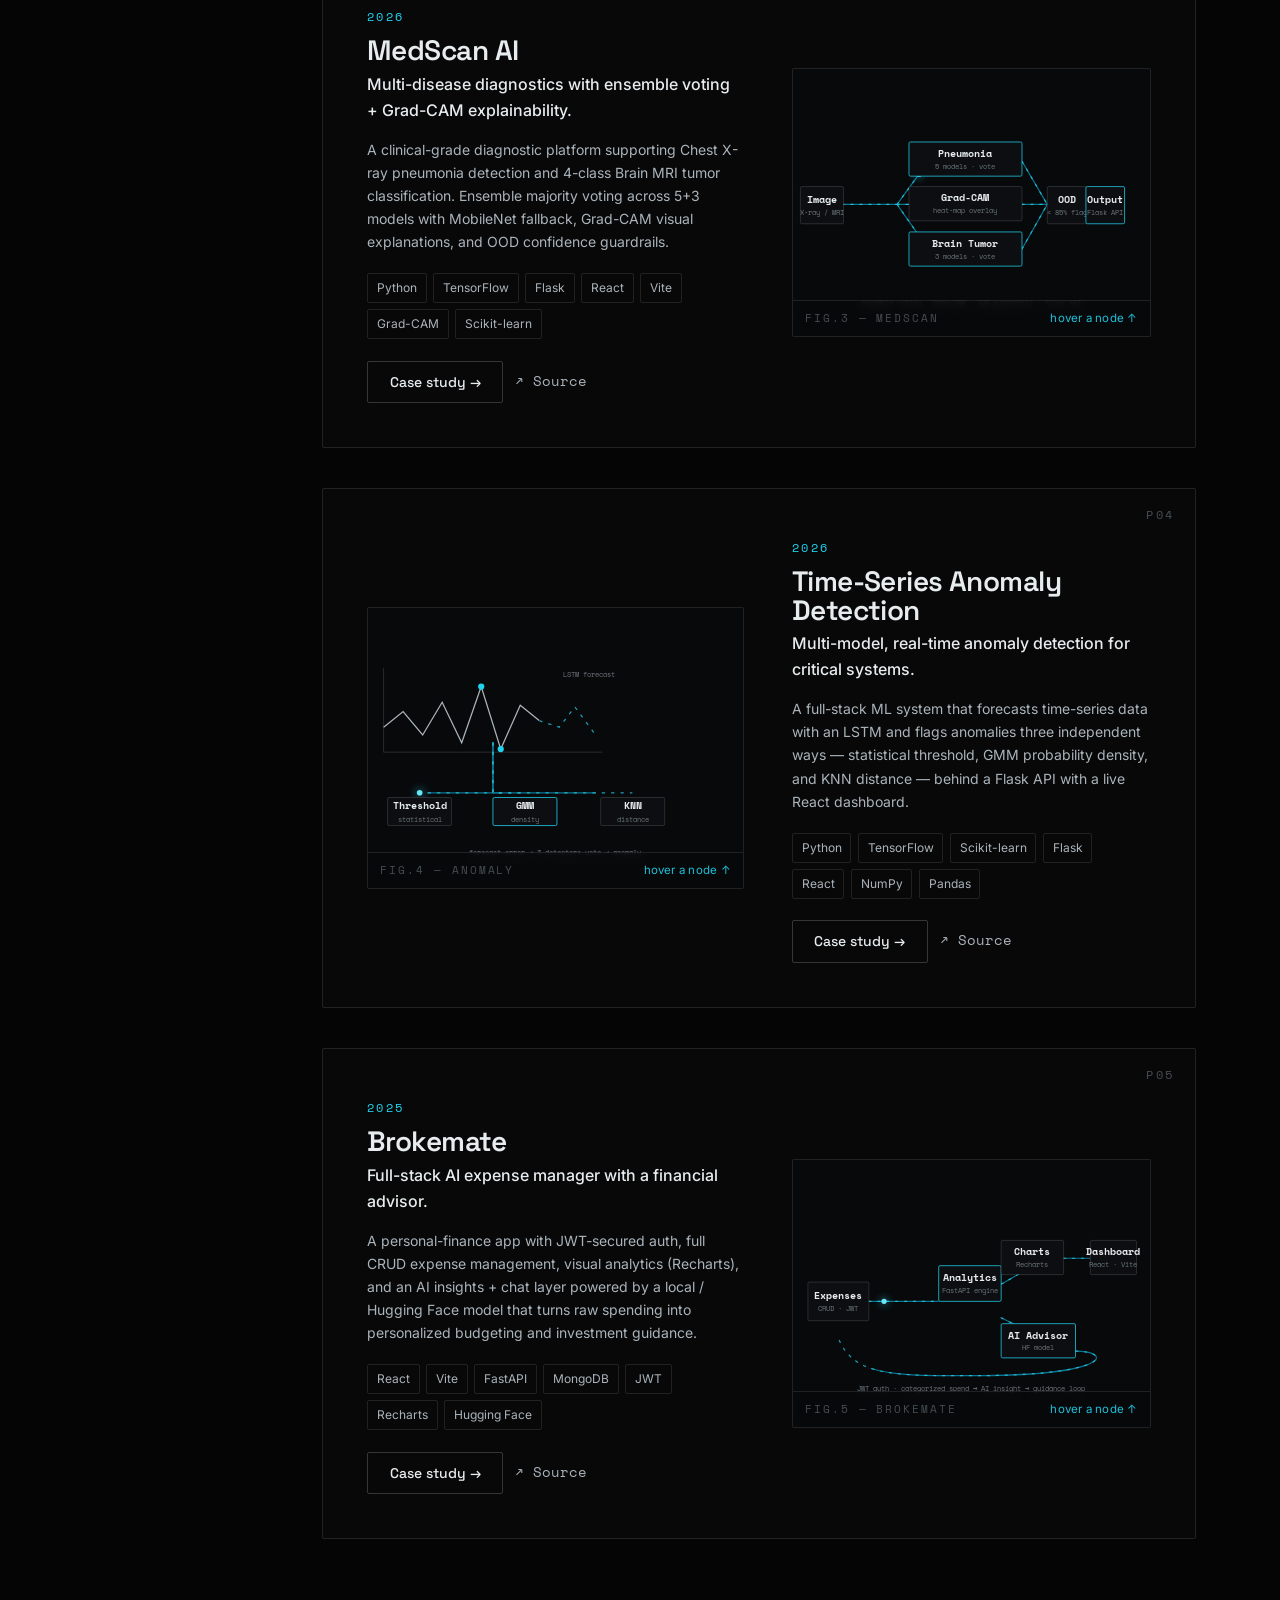
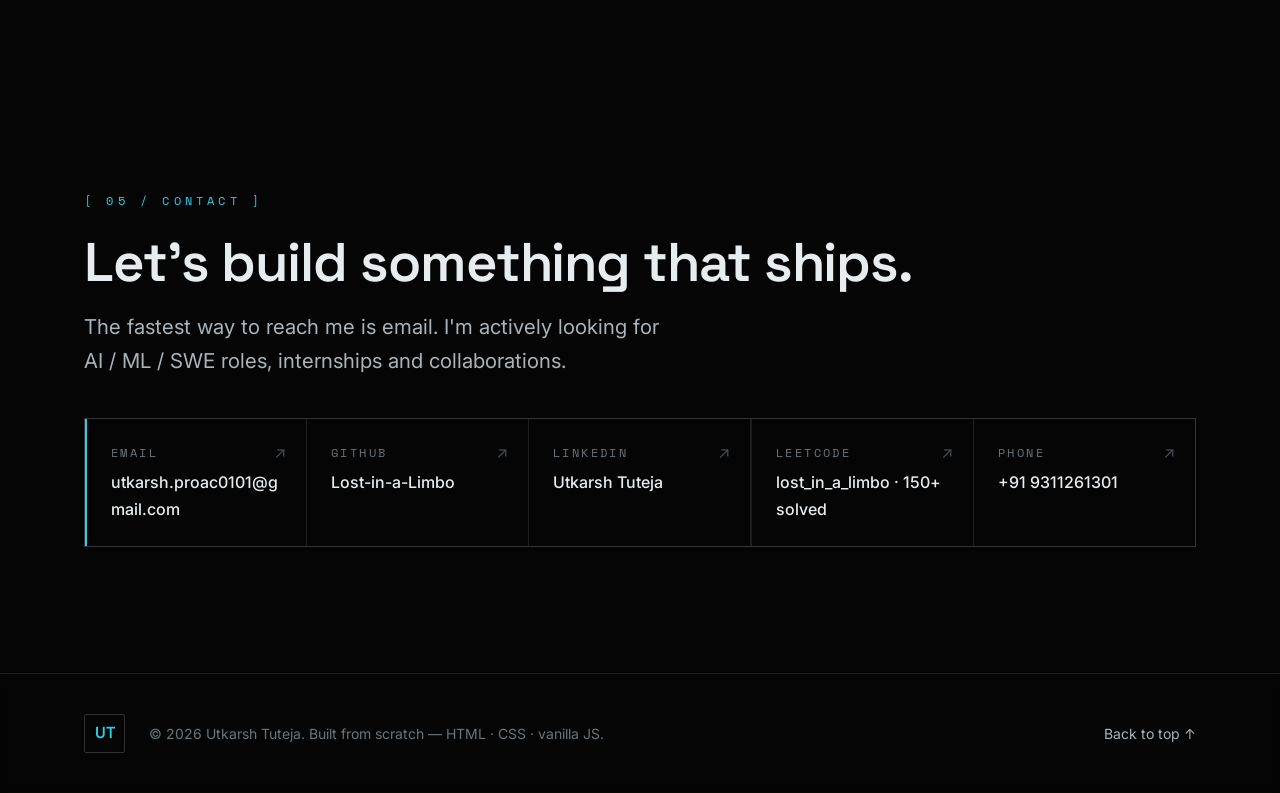
==== commit 7ea76ed7: "fix: remove scroll indicator, flow dashes on all edges, brokemate diagram rebuild" ====
--- a/index.html
+++ b/index.html
@@ -90,10 +90,7 @@
           <a class="btn btn--ghost" href="#contact">Get in touch</a>
         </div>
       </div>
-      <a class="hero__scroll reveal" data-reveal href="#about" aria-label="Scroll to about">
-        <span>scroll</span>
-        <span class="hero__scroll-line" aria-hidden="true"></span>
-      </a>
+
     </section>
 
     <!-- ABOUT -->
--- a/css/components.css
+++ b/css/components.css
@@ -207,13 +207,16 @@
 .dgm-caption { fill: var(--text-mute); font-family: var(--font-mono); font-size: 9px; opacity: 0; transition: opacity 0.6s var(--ease-out-expo) 0.5s; }
 .draw .dgm-caption { opacity: 1; }
 
-/* Flowing dashes */
+/* Flowing dashes — appear after edge draws in (1.2s delay) */
 .dgm-flow {
   fill: none; stroke: var(--accent); stroke-width: 1.6;
   stroke-dasharray: 3 9; stroke-linecap: round;
   opacity: 0;
 }
-.draw .dgm-flow { opacity: 0.9; animation: flowDash 1.1s linear infinite; }
+.draw .dgm-flow {
+  opacity: 0.75;
+  animation: flowDash 1.1s linear 1.2s infinite;
+}
 
 /* Data packet */
 .dgm-packet { fill: var(--accent-bright); filter: drop-shadow(0 0 6px var(--accent)); }
